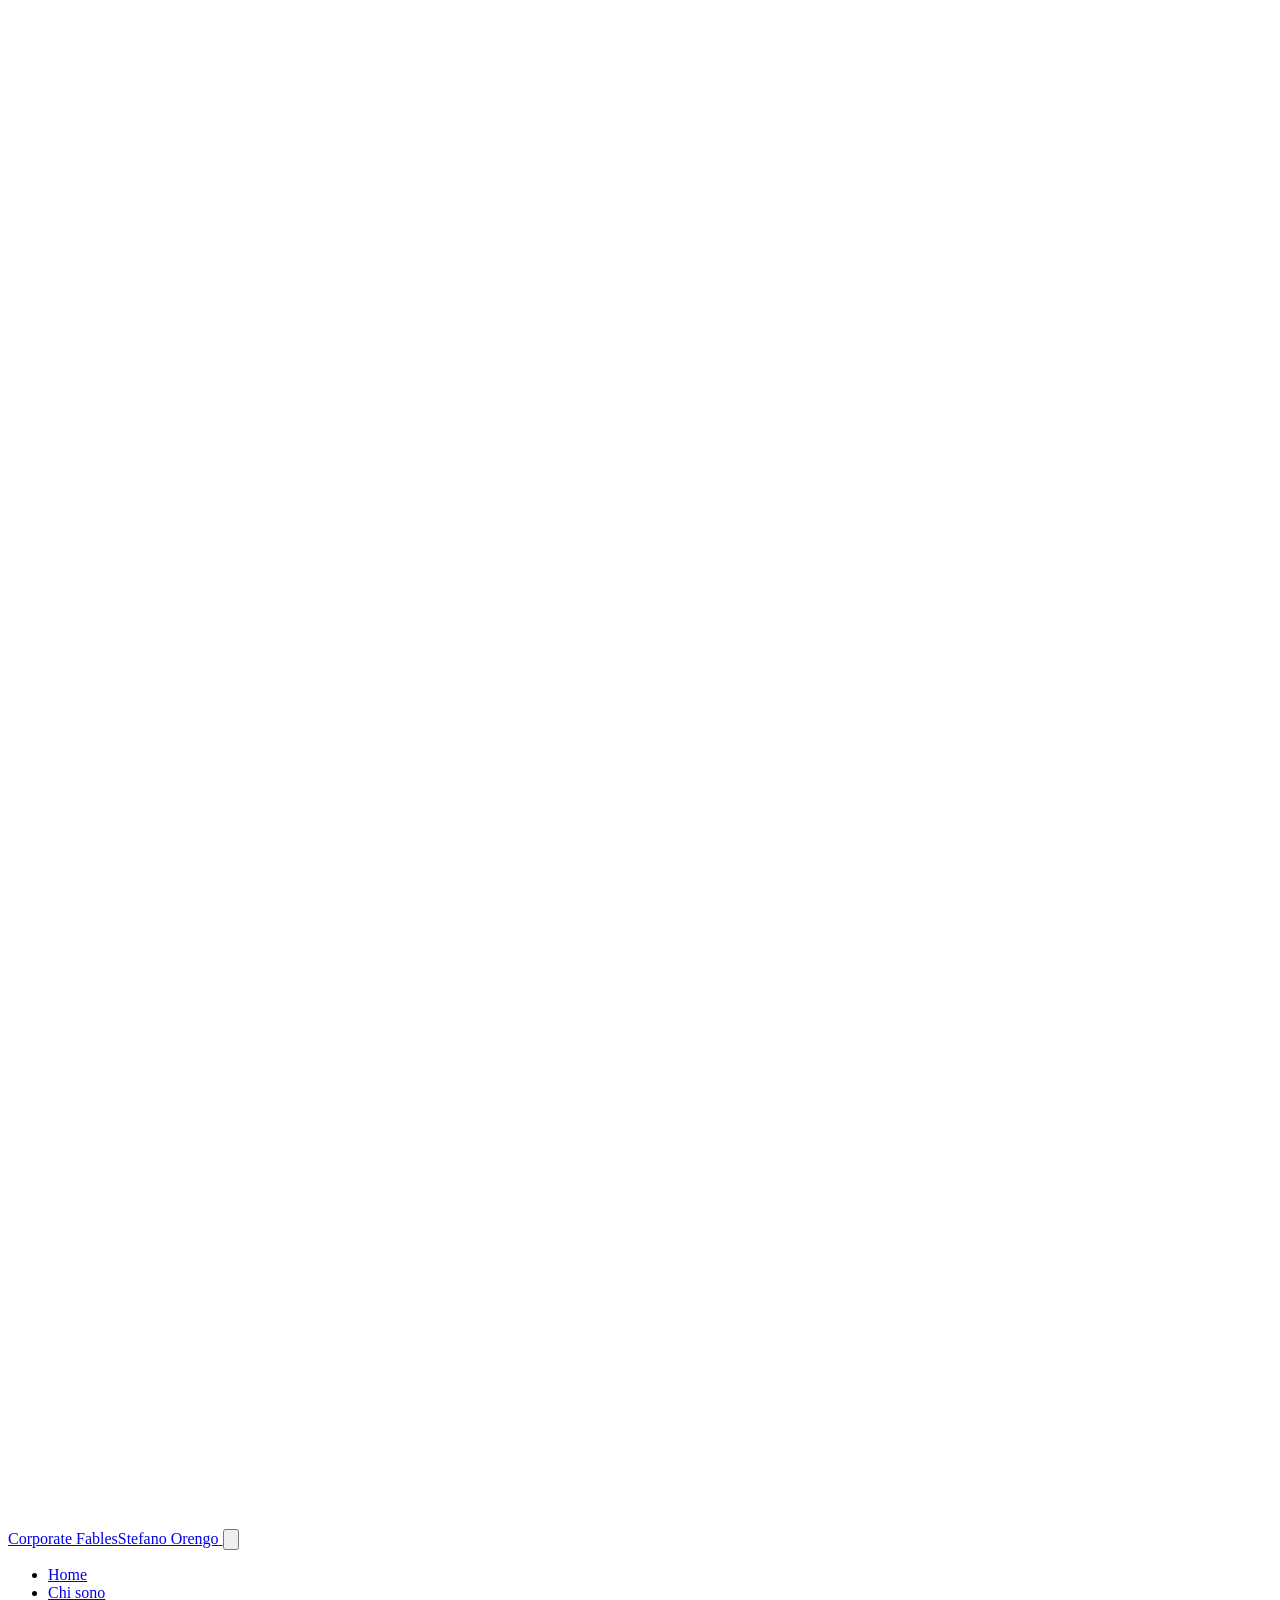
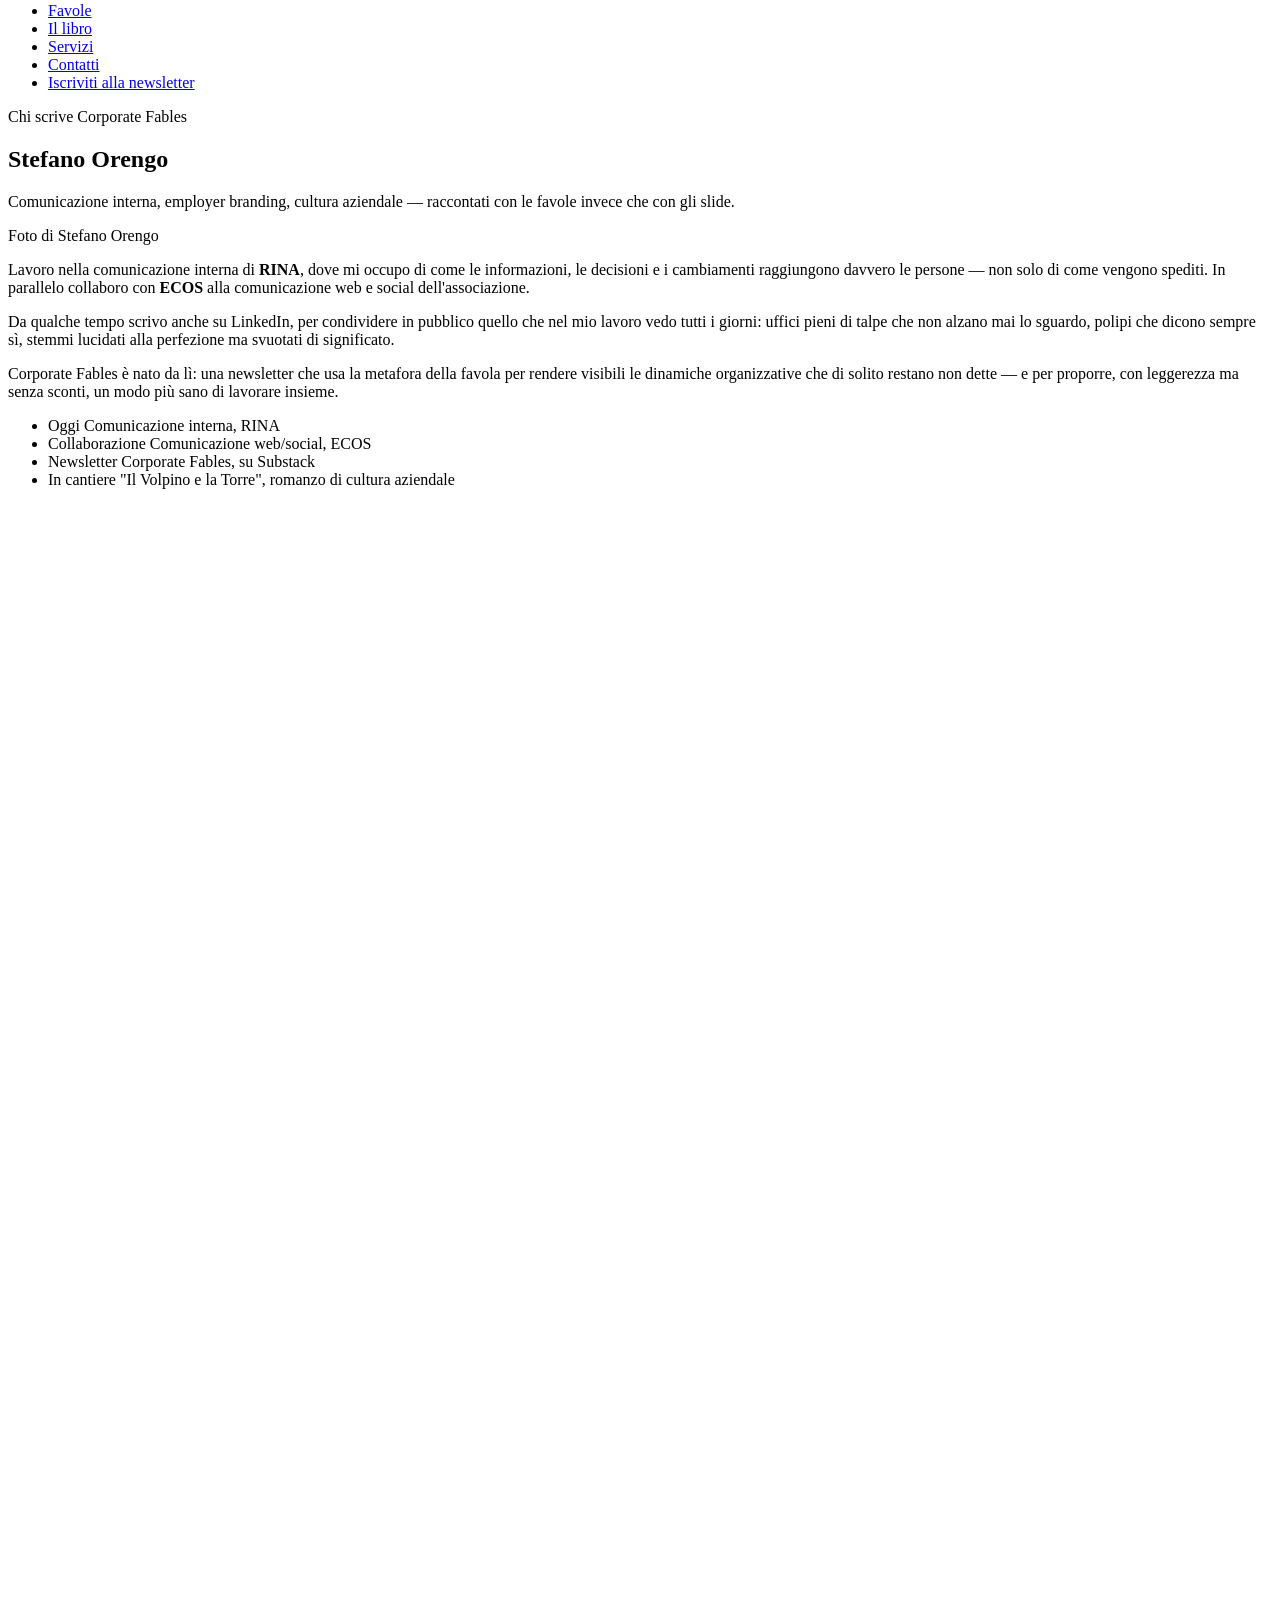
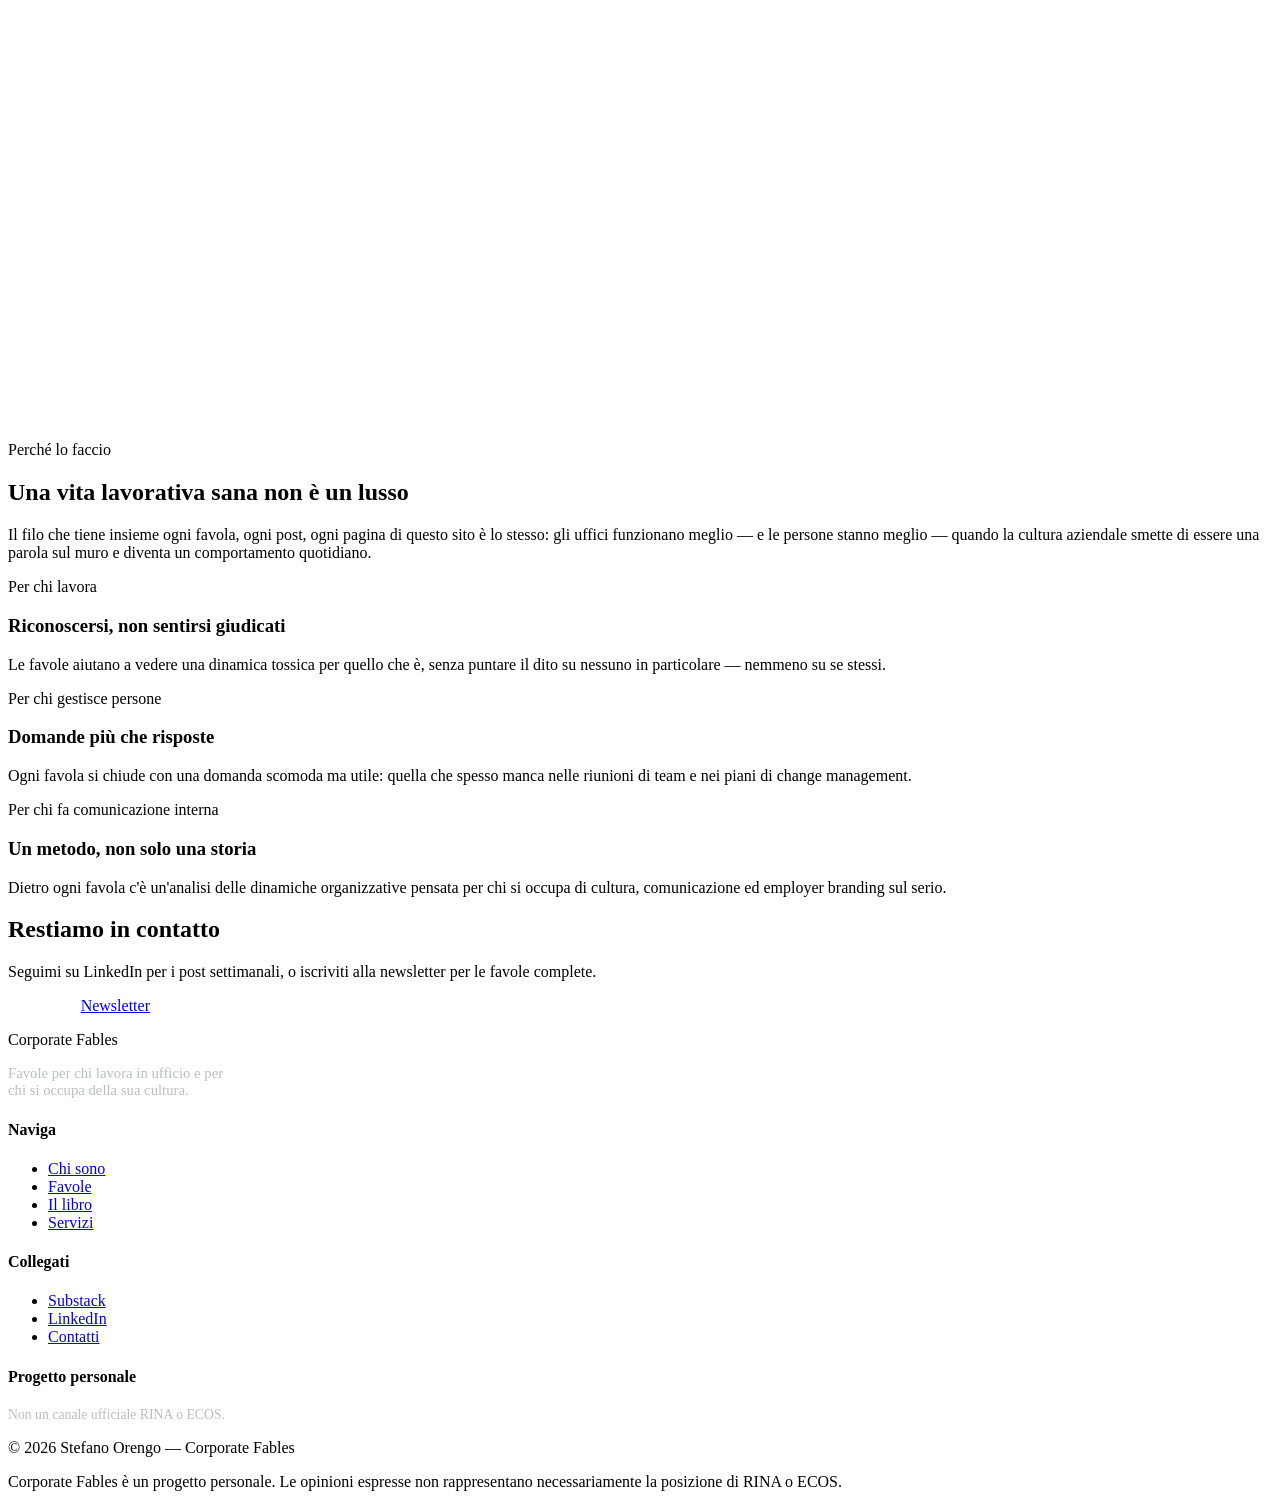
==== chi-sono.html @ dc0a2770 "Add files via upload" ====
<!DOCTYPE html>
<html lang="it">
<head>
<meta charset="UTF-8">
<meta name="viewport" content="width=device-width, initial-scale=1.0">
<title>Chi sono — Stefano Orengo | Corporate Fables</title>
<meta name="description" content="Stefano Orengo: comunicazione interna in RINA, collaborazione con ECOS, e Corporate Fables — favole su cultura aziendale ed employer branding.">
<link rel="preconnect" href="https://fonts.googleapis.com">
<link href="https://fonts.googleapis.com/css2?family=Fraunces:opsz,wght@9..144,400..700&family=Work+Sans:wght@400;500;600;700&family=IBM+Plex+Mono:wght@500;600&display=swap" rel="stylesheet">
<link rel="stylesheet" href="css/style.css">
</head>
<body>

<header class="site">
  <nav class="nav">
    <a href="index.html" class="brand">
      <svg viewBox="0 0 100 120"><use href="assets/crests.svg#crest-brand"/></svg>
      <span>Corporate Fables<span class="brand-sub">Stefano Orengo</span></span>
    </a>
    <button class="nav-toggle" aria-label="Apri il menu" aria-expanded="false">
      <svg viewBox="0 0 24 24" fill="none" stroke="currentColor" stroke-width="2"><path d="M3 6h18M3 12h18M3 18h18"/></svg>
    </button>
    <ul class="nav-links">
      <li><a href="index.html">Home</a></li>
      <li><a href="chi-sono.html" class="current">Chi sono</a></li>
      <li><a href="favole.html">Favole</a></li>
      <li><a href="libro.html">Il libro</a></li>
      <li><a href="servizi.html">Servizi</a></li>
      <li><a href="contatti.html">Contatti</a></li>
      <li class="nav-cta"><a class="btn btn-primary" data-substack-link href="#" target="_blank" rel="noopener">Iscriviti alla newsletter</a></li>
    </ul>
  </nav>
</header>

<main>

  <section class="wrap page-hero">
    <p class="eyebrow">Chi scrive Corporate Fables</p>
    <h1>Stefano Orengo</h1>
    <p class="lede">Comunicazione interna, employer branding, cultura aziendale — raccontati con le favole invece che con gli slide.</p>
  </section>

  <section class="wrap" data-reveal>
    <div class="split">
      <div class="split-media">
        <div class="photo-frame">Foto di Stefano Orengo</div>
      </div>
      <div class="prose">
        <p>Lavoro nella comunicazione interna di <strong>RINA</strong>, dove mi occupo di come le informazioni, le decisioni e i cambiamenti raggiungono davvero le persone — non solo di come vengono spediti. In parallelo collaboro con <strong>ECOS</strong> alla comunicazione web e social dell'associazione.</p>
        <p>Da qualche tempo scrivo anche su LinkedIn, per condividere in pubblico quello che nel mio lavoro vedo tutti i giorni: uffici pieni di talpe che non alzano mai lo sguardo, polipi che dicono sempre sì, stemmi lucidati alla perfezione ma svuotati di significato.</p>
        <p>Corporate Fables è nato da lì: una newsletter che usa la metafora della favola per rendere visibili le dinamiche organizzative che di solito restano non dette — e per proporre, con leggerezza ma senza sconti, un modo più sano di lavorare insieme.</p>
        <ul class="fact-list">
          <li><span class="fact-label">Oggi</span> Comunicazione interna, RINA</li>
          <li><span class="fact-label">Collaborazione</span> Comunicazione web/social, ECOS</li>
          <li><span class="fact-label">Newsletter</span> Corporate Fables, su Substack</li>
          <li><span class="fact-label">In cantiere</span> "Il Volpino e la Torre", romanzo di cultura aziendale</li>
        </ul>
      </div>
    </div>
  </section>

  <div class="wrap"><div class="divider-crest"><svg viewBox="0 0 100 120"><use href="assets/crests.svg#crest-brand"/></svg></div></div>

  <section class="wrap" data-reveal>
    <div class="section-head">
      <p class="eyebrow">Perché lo faccio</p>
      <h2>Una vita lavorativa sana non è un lusso</h2>
      <p>Il filo che tiene insieme ogni favola, ogni post, ogni pagina di questo sito è lo stesso: gli uffici funzionano meglio — e le persone stanno meglio — quando la cultura aziendale smette di essere una parola sul muro e diventa un comportamento quotidiano.</p>
    </div>
    <div class="pillars">
      <div class="pillar">
        <span class="num">Per chi lavora</span>
        <h3>Riconoscersi, non sentirsi giudicati</h3>
        <p>Le favole aiutano a vedere una dinamica tossica per quello che è, senza puntare il dito su nessuno in particolare — nemmeno su se stessi.</p>
      </div>
      <div class="pillar">
        <span class="num">Per chi gestisce persone</span>
        <h3>Domande più che risposte</h3>
        <p>Ogni favola si chiude con una domanda scomoda ma utile: quella che spesso manca nelle riunioni di team e nei piani di change management.</p>
      </div>
      <div class="pillar">
        <span class="num">Per chi fa comunicazione interna</span>
        <h3>Un metodo, non solo una storia</h3>
        <p>Dietro ogni favola c'è un'analisi delle dinamiche organizzative pensata per chi si occupa di cultura, comunicazione ed employer branding sul serio.</p>
      </div>
    </div>
  </section>

  <section class="wrap" data-reveal>
    <div class="cta-band">
      <div>
        <h2>Restiamo in contatto</h2>
        <p>Seguimi su LinkedIn per i post settimanali, o iscriviti alla newsletter per le favole complete.</p>
      </div>
      <div style="display:flex; gap:14px; flex-wrap:wrap;">
        <a class="btn btn-ghost" style="border-color:#fff; color:#fff;" data-linkedin-link href="#" target="_blank" rel="noopener">LinkedIn</a>
        <a class="btn btn-primary" data-substack-link href="#" target="_blank" rel="noopener">Newsletter</a>
      </div>
    </div>
  </section>

</main>

<footer class="site">
  <div class="wrap">
    <div class="foot-grid">
      <div>
        <p class="foot-brand">Corporate Fables</p>
        <p style="color:#B7C2BB; font-size:.92rem; max-width:32ch;">Favole per chi lavora in ufficio e per chi si occupa della sua cultura.</p>
      </div>
      <div>
        <h4>Naviga</h4>
        <ul>
          <li><a href="chi-sono.html">Chi sono</a></li>
          <li><a href="favole.html">Favole</a></li>
          <li><a href="libro.html">Il libro</a></li>
          <li><a href="servizi.html">Servizi</a></li>
        </ul>
      </div>
      <div>
        <h4>Collegati</h4>
        <ul>
          <li><a data-substack-link href="#" target="_blank" rel="noopener">Substack</a></li>
          <li><a data-linkedin-link href="#" target="_blank" rel="noopener">LinkedIn</a></li>
          <li><a href="contatti.html">Contatti</a></li>
        </ul>
      </div>
      <div>
        <h4>Progetto personale</h4>
        <p style="color:#B7C2BB; font-size:.86rem;">Non un canale ufficiale RINA o ECOS.</p>
      </div>
    </div>
    <div class="foot-bottom">
      <p>© 2026 Stefano Orengo — Corporate Fables</p>
      <p class="disclaimer">Corporate Fables è un progetto personale. Le opinioni espresse non rappresentano necessariamente la posizione di RINA o ECOS.</p>
    </div>
  </div>
</footer>

<script src="js/main.js"></script>
</body>
</html>
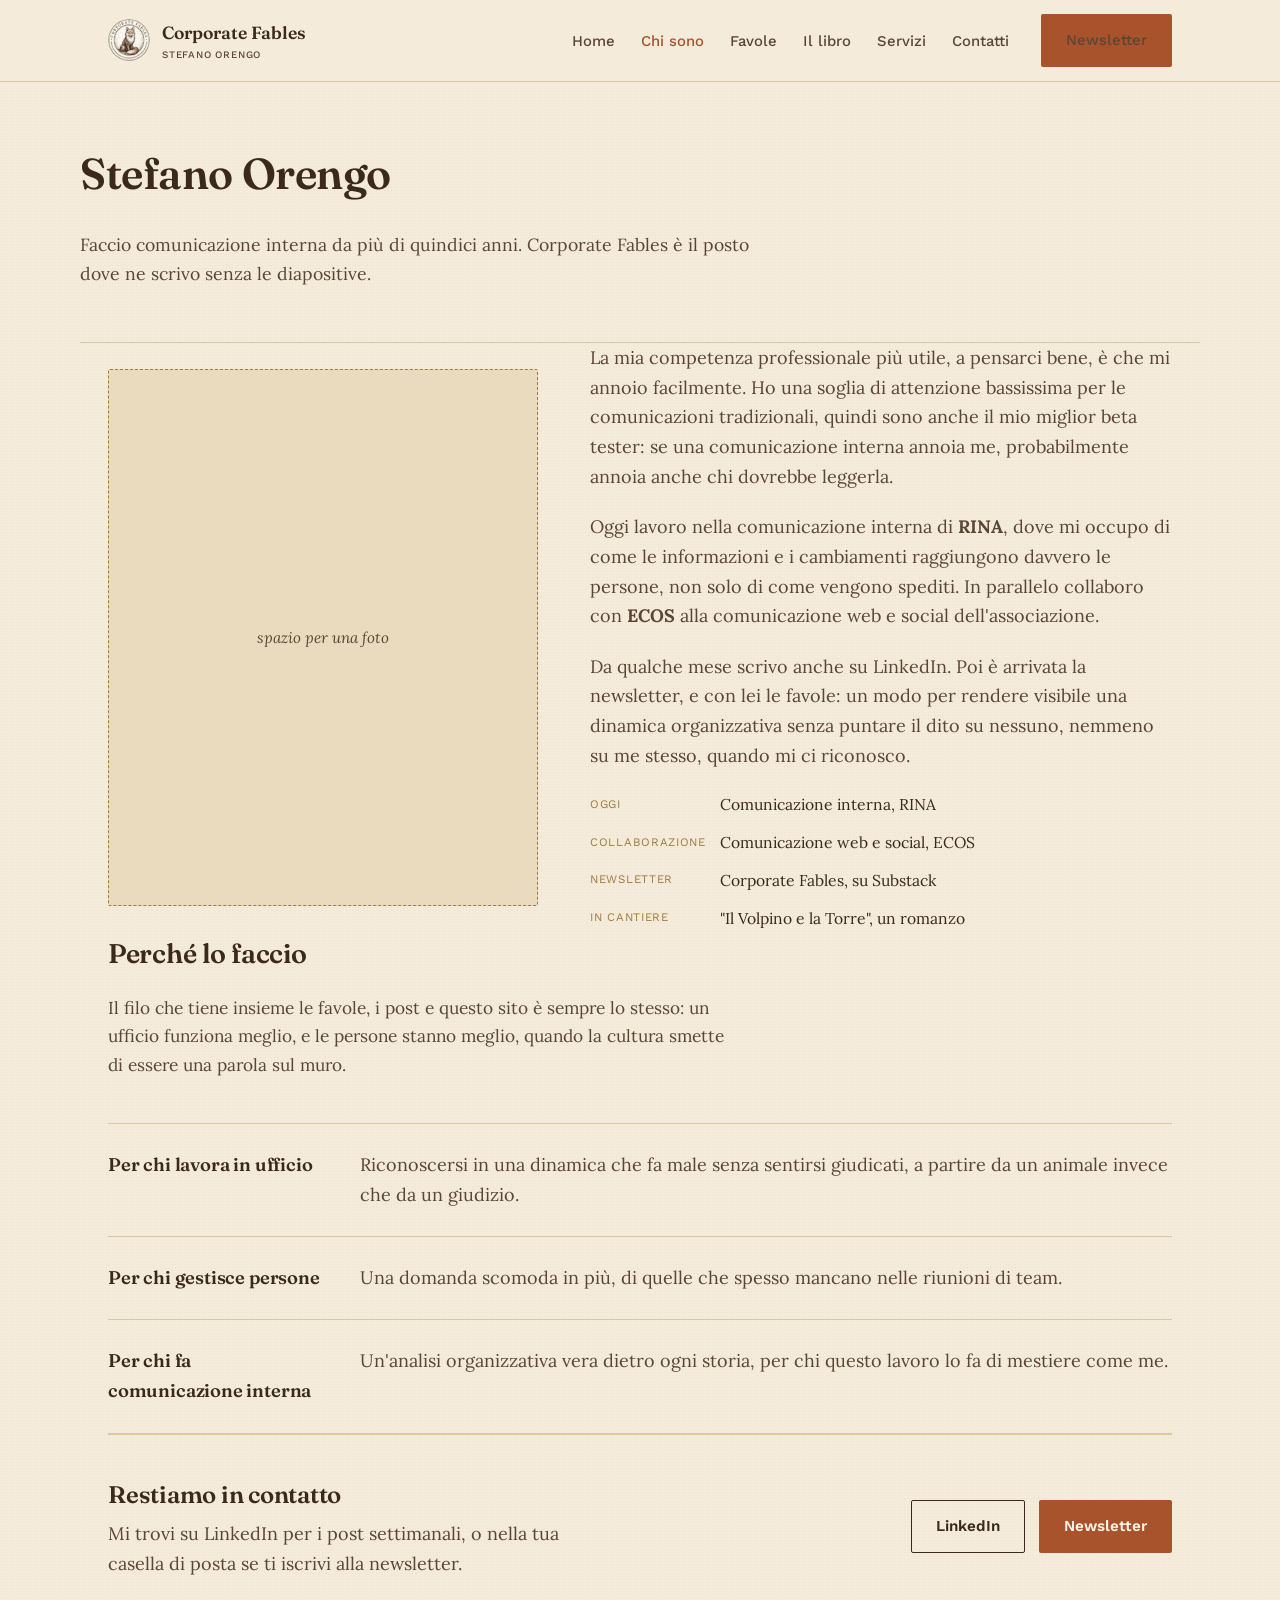
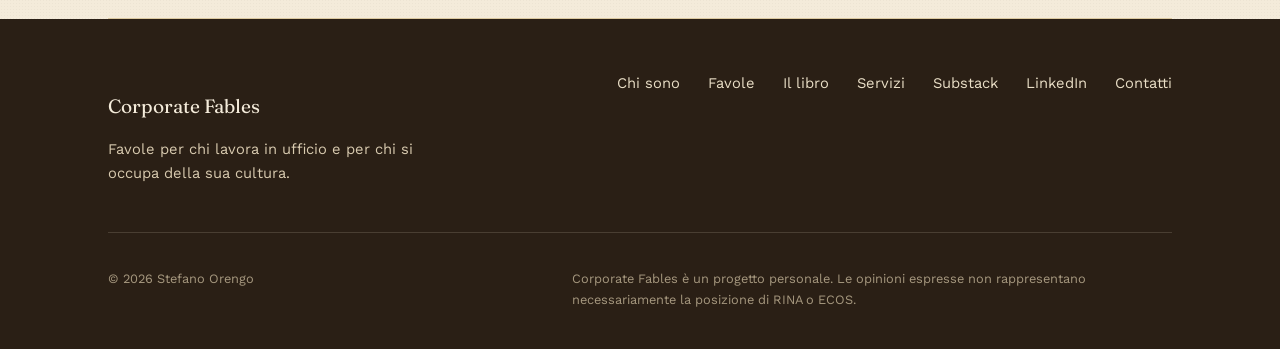
==== commit 3efe3d2b: "Add files via upload" ====
--- a/chi-sono.html
+++ b/chi-sono.html
@@ -3,10 +3,11 @@
 <head>
 <meta charset="UTF-8">
 <meta name="viewport" content="width=device-width, initial-scale=1.0">
-<title>Chi sono — Stefano Orengo | Corporate Fables</title>
-<meta name="description" content="Stefano Orengo: comunicazione interna in RINA, collaborazione con ECOS, e Corporate Fables — favole su cultura aziendale ed employer branding.">
+<title>Chi sono — Corporate Fables</title>
+<meta name="description" content="Stefano Orengo: comunicazione interna in RINA, collaborazione con ECOS, e Corporate Fables.">
+<link rel="icon" href="assets/logo.jpg">
 <link rel="preconnect" href="https://fonts.googleapis.com">
-<link href="https://fonts.googleapis.com/css2?family=Fraunces:opsz,wght@9..144,400..700&family=Work+Sans:wght@400;500;600;700&family=IBM+Plex+Mono:wght@500;600&display=swap" rel="stylesheet">
+<link href="https://fonts.googleapis.com/css2?family=Fraunces:opsz,wght@9..144,400..600&family=Lora:ital,wght@0,400;0,500;1,400&family=Work+Sans:wght@400;500;600&display=swap" rel="stylesheet">
 <link rel="stylesheet" href="css/style.css">
 </head>
 <body>
@@ -14,7 +15,7 @@
 <header class="site">
   <nav class="nav">
     <a href="index.html" class="brand">
-      <svg viewBox="0 0 100 120"><use href="assets/crests.svg#crest-brand"/></svg>
+      <img src="assets/logo.jpg" alt="Corporate Fables">
       <span>Corporate Fables<span class="brand-sub">Stefano Orengo</span></span>
     </a>
     <button class="nav-toggle" aria-label="Apri il menu" aria-expanded="false">
@@ -27,7 +28,7 @@
       <li><a href="libro.html">Il libro</a></li>
       <li><a href="servizi.html">Servizi</a></li>
       <li><a href="contatti.html">Contatti</a></li>
-      <li class="nav-cta"><a class="btn btn-primary" data-substack-link href="#" target="_blank" rel="noopener">Iscriviti alla newsletter</a></li>
+      <li class="nav-cta"><a class="btn btn-primary" data-substack-link href="#" target="_blank" rel="noopener">Newsletter</a></li>
     </ul>
   </nav>
 </header>
@@ -35,65 +36,58 @@
 <main>
 
   <section class="wrap page-hero">
-    <p class="eyebrow">Chi scrive Corporate Fables</p>
     <h1>Stefano Orengo</h1>
-    <p class="lede">Comunicazione interna, employer branding, cultura aziendale — raccontati con le favole invece che con gli slide.</p>
+    <p class="lede">Faccio comunicazione interna da più di quindici anni. Corporate Fables è il posto dove ne scrivo senza le diapositive.</p>
   </section>
 
   <section class="wrap" data-reveal>
     <div class="split">
       <div class="split-media">
-        <div class="photo-frame">Foto di Stefano Orengo</div>
+        <div class="photo-frame">spazio per una foto</div>
       </div>
       <div class="prose">
-        <p>Lavoro nella comunicazione interna di <strong>RINA</strong>, dove mi occupo di come le informazioni, le decisioni e i cambiamenti raggiungono davvero le persone — non solo di come vengono spediti. In parallelo collaboro con <strong>ECOS</strong> alla comunicazione web e social dell'associazione.</p>
-        <p>Da qualche tempo scrivo anche su LinkedIn, per condividere in pubblico quello che nel mio lavoro vedo tutti i giorni: uffici pieni di talpe che non alzano mai lo sguardo, polipi che dicono sempre sì, stemmi lucidati alla perfezione ma svuotati di significato.</p>
-        <p>Corporate Fables è nato da lì: una newsletter che usa la metafora della favola per rendere visibili le dinamiche organizzative che di solito restano non dette — e per proporre, con leggerezza ma senza sconti, un modo più sano di lavorare insieme.</p>
+        <p>La mia competenza professionale più utile, a pensarci bene, è che mi annoio facilmente. Ho una soglia di attenzione bassissima per le comunicazioni tradizionali, quindi sono anche il mio miglior beta tester: se una comunicazione interna annoia me, probabilmente annoia anche chi dovrebbe leggerla.</p>
+        <p>Oggi lavoro nella comunicazione interna di <strong>RINA</strong>, dove mi occupo di come le informazioni e i cambiamenti raggiungono davvero le persone, non solo di come vengono spediti. In parallelo collaboro con <strong>ECOS</strong> alla comunicazione web e social dell'associazione.</p>
+        <p>Da qualche mese scrivo anche su LinkedIn. Poi è arrivata la newsletter, e con lei le favole: un modo per rendere visibile una dinamica organizzativa senza puntare il dito su nessuno, nemmeno su me stesso, quando mi ci riconosco.</p>
         <ul class="fact-list">
           <li><span class="fact-label">Oggi</span> Comunicazione interna, RINA</li>
-          <li><span class="fact-label">Collaborazione</span> Comunicazione web/social, ECOS</li>
+          <li><span class="fact-label">Collaborazione</span> Comunicazione web e social, ECOS</li>
           <li><span class="fact-label">Newsletter</span> Corporate Fables, su Substack</li>
-          <li><span class="fact-label">In cantiere</span> "Il Volpino e la Torre", romanzo di cultura aziendale</li>
+          <li><span class="fact-label">In cantiere</span> "Il Volpino e la Torre", un romanzo</li>
         </ul>
       </div>
     </div>
   </section>
 
-  <div class="wrap"><div class="divider-crest"><svg viewBox="0 0 100 120"><use href="assets/crests.svg#crest-brand"/></svg></div></div>
-
   <section class="wrap" data-reveal>
     <div class="section-head">
-      <p class="eyebrow">Perché lo faccio</p>
-      <h2>Una vita lavorativa sana non è un lusso</h2>
-      <p>Il filo che tiene insieme ogni favola, ogni post, ogni pagina di questo sito è lo stesso: gli uffici funzionano meglio — e le persone stanno meglio — quando la cultura aziendale smette di essere una parola sul muro e diventa un comportamento quotidiano.</p>
+      <h2>Perché lo faccio</h2>
+      <p>Il filo che tiene insieme le favole, i post e questo sito è sempre lo stesso: un ufficio funziona meglio, e le persone stanno meglio, quando la cultura smette di essere una parola sul muro.</p>
     </div>
-    <div class="pillars">
-      <div class="pillar">
-        <span class="num">Per chi lavora</span>
-        <h3>Riconoscersi, non sentirsi giudicati</h3>
-        <p>Le favole aiutano a vedere una dinamica tossica per quello che è, senza puntare il dito su nessuno in particolare — nemmeno su se stessi.</p>
+    <div class="topics">
+      <div class="topic-row">
+        <h3>Per chi lavora in ufficio</h3>
+        <p>Riconoscersi in una dinamica che fa male senza sentirsi giudicati, a partire da un animale invece che da un giudizio.</p>
       </div>
-      <div class="pillar">
-        <span class="num">Per chi gestisce persone</span>
-        <h3>Domande più che risposte</h3>
-        <p>Ogni favola si chiude con una domanda scomoda ma utile: quella che spesso manca nelle riunioni di team e nei piani di change management.</p>
+      <div class="topic-row">
+        <h3>Per chi gestisce persone</h3>
+        <p>Una domanda scomoda in più, di quelle che spesso mancano nelle riunioni di team.</p>
       </div>
-      <div class="pillar">
-        <span class="num">Per chi fa comunicazione interna</span>
-        <h3>Un metodo, non solo una storia</h3>
-        <p>Dietro ogni favola c'è un'analisi delle dinamiche organizzative pensata per chi si occupa di cultura, comunicazione ed employer branding sul serio.</p>
+      <div class="topic-row">
+        <h3>Per chi fa comunicazione interna</h3>
+        <p>Un'analisi organizzativa vera dietro ogni storia, per chi questo lavoro lo fa di mestiere come me.</p>
       </div>
     </div>
   </section>
 
   <section class="wrap" data-reveal>
-    <div class="cta-band">
+    <div class="cta-line">
       <div>
         <h2>Restiamo in contatto</h2>
-        <p>Seguimi su LinkedIn per i post settimanali, o iscriviti alla newsletter per le favole complete.</p>
+        <p>Mi trovi su LinkedIn per i post settimanali, o nella tua casella di posta se ti iscrivi alla newsletter.</p>
       </div>
       <div style="display:flex; gap:14px; flex-wrap:wrap;">
-        <a class="btn btn-ghost" style="border-color:#fff; color:#fff;" data-linkedin-link href="#" target="_blank" rel="noopener">LinkedIn</a>
+        <a class="btn btn-ghost" data-linkedin-link href="#" target="_blank" rel="noopener">LinkedIn</a>
         <a class="btn btn-primary" data-substack-link href="#" target="_blank" rel="noopener">Newsletter</a>
       </div>
     </div>
@@ -103,40 +97,29 @@
 
 <footer class="site">
   <div class="wrap">
-    <div class="foot-grid">
+    <div class="foot-top">
       <div>
         <p class="foot-brand">Corporate Fables</p>
-        <p style="color:#B7C2BB; font-size:.92rem; max-width:32ch;">Favole per chi lavora in ufficio e per chi si occupa della sua cultura.</p>
+        <p style="max-width:34ch; font-size:.92rem;">Favole per chi lavora in ufficio e per chi si occupa della sua cultura.</p>
       </div>
-      <div>
-        <h4>Naviga</h4>
-        <ul>
-          <li><a href="chi-sono.html">Chi sono</a></li>
-          <li><a href="favole.html">Favole</a></li>
-          <li><a href="libro.html">Il libro</a></li>
-          <li><a href="servizi.html">Servizi</a></li>
-        </ul>
-      </div>
-      <div>
-        <h4>Collegati</h4>
-        <ul>
-          <li><a data-substack-link href="#" target="_blank" rel="noopener">Substack</a></li>
-          <li><a data-linkedin-link href="#" target="_blank" rel="noopener">LinkedIn</a></li>
-          <li><a href="contatti.html">Contatti</a></li>
-        </ul>
-      </div>
-      <div>
-        <h4>Progetto personale</h4>
-        <p style="color:#B7C2BB; font-size:.86rem;">Non un canale ufficiale RINA o ECOS.</p>
-      </div>
+      <nav>
+        <a href="chi-sono.html">Chi sono</a>
+        <a href="favole.html">Favole</a>
+        <a href="libro.html">Il libro</a>
+        <a href="servizi.html">Servizi</a>
+        <a data-substack-link href="#" target="_blank" rel="noopener">Substack</a>
+        <a data-linkedin-link href="#" target="_blank" rel="noopener">LinkedIn</a>
+        <a href="contatti.html">Contatti</a>
+      </nav>
     </div>
     <div class="foot-bottom">
-      <p>© 2026 Stefano Orengo — Corporate Fables</p>
+      <p>© 2026 Stefano Orengo</p>
       <p class="disclaimer">Corporate Fables è un progetto personale. Le opinioni espresse non rappresentano necessariamente la posizione di RINA o ECOS.</p>
     </div>
   </div>
 </footer>
 
+<script src="js/fables-data.js"></script>
 <script src="js/main.js"></script>
 </body>
 </html>
--- a/css/style.css
+++ b/css/style.css
@@ -0,0 +1,296 @@
+/* ============================================================
+   CORPORATE FABLES — fogli di stile
+   Palette presa dal logo e da Substack: carta chiara, inchiostro
+   seppia, un rosso ruggine per le cose su cui vuoi che l'occhio
+   si fermi. Niente altro.
+   ============================================================ */
+
+:root{
+  --ink:        #3B2A1B;   /* seppia scuro — testo */
+  --ink-soft:   #5B4636;   /* seppia più chiaro — testo secondario */
+  --paper:      #F4EBDA;   /* carta calda, come il fondo del logo */
+  --paper-deep: #EADBBE;   /* pannelli leggermente più scuri */
+  --card:       #FBF6EA;   /* superficie chiara per riquadri */
+  --rust:       #A8532C;   /* accento caldo, link e pulsanti */
+  --rust-dk:    #8A4322;
+  --gold:       #9C7B3F;   /* filo dorato per divisori sottili */
+  --line:       #DCC9A0;   /* righe sottili */
+  --cream-dk:   #2A1F15;   /* fondo scurissimo, per footer */
+
+  --font-display: "Fraunces", Georgia, serif;
+  --font-body:    "Lora", Georgia, serif;
+  --font-nav:     "Work Sans", -apple-system, Segoe UI, sans-serif;
+
+  --maxw: 1120px;
+}
+
+*,*::before,*::after{ box-sizing:border-box; }
+html{ scroll-behavior:smooth; }
+@media (prefers-reduced-motion: reduce){
+  html{ scroll-behavior:auto; }
+  *,*::before,*::after{ animation-duration:0.01ms !important; animation-iteration-count:1 !important; transition-duration:0.01ms !important; scroll-behavior:auto !important; }
+}
+
+body{
+  margin:0;
+  background:var(--paper);
+  color:var(--ink);
+  font-family:var(--font-body);
+  font-size:18px;
+  line-height:1.65;
+  -webkit-font-smoothing:antialiased;
+}
+
+/* sottile grana di carta sul fondo, non un pattern geometrico */
+body{
+  background-image:
+    radial-gradient(rgba(59,42,27,.035) 1px, transparent 1px);
+  background-size:3px 3px;
+}
+
+img{ max-width:100%; display:block; }
+
+a{ color:var(--rust); text-decoration-color:transparent; text-underline-offset:3px; transition:text-decoration-color .15s ease, color .15s ease; }
+a:hover{ text-decoration-color:currentColor; }
+a:focus-visible, button:focus-visible, input:focus-visible, textarea:focus-visible{
+  outline:2px solid var(--rust);
+  outline-offset:3px;
+}
+
+h1,h2,h3,h4{
+  font-family:var(--font-display);
+  color:var(--ink);
+  margin:0 0 .5em;
+  font-weight:600;
+  letter-spacing:-0.01em;
+}
+
+.kicker{
+  font-family:var(--font-body);
+  font-style:italic;
+  color:var(--ink-soft);
+  font-size:1.02rem;
+  margin-bottom:.9em;
+}
+
+.wrap{ max-width:var(--maxw); margin:0 auto; padding:0 28px; }
+@media (max-width:600px){ .wrap{ padding:0 20px; } }
+
+section{ padding:80px 0; }
+@media (max-width:700px){ section{ padding:52px 0; } }
+
+.section-head{ max-width:620px; margin-bottom:44px; }
+.section-head p{ color:var(--ink-soft); font-size:1.08rem; }
+
+/* thin rule used instead of boxed dividers */
+.rule{ border:none; border-top:1px solid var(--line); margin:0; }
+
+/* ---------- buttons ---------- */
+.btn{
+  display:inline-flex;
+  align-items:center;
+  gap:.5em;
+  font-family:var(--font-nav);
+  font-weight:600;
+  font-size:.95rem;
+  padding:13px 24px;
+  border-radius:2px;
+  border:1px solid transparent;
+  cursor:pointer;
+  text-decoration:none;
+  transition:background .15s ease, border-color .15s ease, color .15s ease, opacity .15s ease;
+}
+.btn-primary{ background:var(--rust); color:var(--card); }
+.btn-primary:hover{ background:var(--rust-dk); }
+.btn-ghost{ background:transparent; border-color:var(--ink); color:var(--ink); }
+.btn-ghost:hover{ border-color:var(--rust); color:var(--rust); }
+.btn-text{ font-family:var(--font-body); font-style:italic; font-weight:600; color:var(--rust); padding:0; }
+
+/* ---------- header / nav ---------- */
+header.site{
+  position:sticky; top:0; z-index:50;
+  background:rgba(244,235,218,.94);
+  backdrop-filter:blur(6px);
+  border-bottom:1px solid var(--line);
+}
+.nav{
+  display:flex; align-items:center; justify-content:space-between;
+  padding:14px 28px;
+  max-width:var(--maxw); margin:0 auto;
+}
+.brand{
+  display:flex; align-items:center; gap:12px;
+  font-family:var(--font-display);
+  font-size:1.1rem; font-weight:600;
+  color:var(--ink); text-decoration:none;
+}
+.brand img{ width:42px; height:42px; border-radius:50%; }
+.brand .brand-sub{
+  display:block; font-family:var(--font-nav); font-size:.62rem;
+  letter-spacing:.08em; text-transform:uppercase; color:var(--ink-soft); font-weight:500;
+}
+.nav-links{ display:flex; align-items:center; gap:26px; list-style:none; margin:0; padding:0; font-family:var(--font-nav); }
+.nav-links a{ color:var(--ink-soft); font-size:.93rem; font-weight:500; }
+.nav-links a.current{ color:var(--rust); }
+.nav-cta{ margin-left:6px; }
+.nav-toggle{ display:none; background:none; border:none; cursor:pointer; padding:6px; }
+.nav-toggle svg{ width:24px; height:24px; color:var(--ink); }
+
+@media (max-width:860px){
+  .nav-links{
+    position:fixed; inset:66px 0 0 0; background:var(--paper);
+    flex-direction:column; align-items:flex-start; gap:0;
+    padding:10px 26px 26px; border-top:1px solid var(--line);
+    transform:translateY(-8px); opacity:0; pointer-events:none;
+    transition:opacity .18s ease, transform .18s ease;
+  }
+  .nav-links.open{ transform:translateY(0); opacity:1; pointer-events:auto; }
+  .nav-links li{ width:100%; border-bottom:1px solid var(--line); }
+  .nav-links a{ display:block; padding:15px 0; font-size:1.05rem; }
+  .nav-cta{ margin:14px 0 0; }
+  .nav-toggle{ display:block; }
+}
+
+/* ---------- footer ---------- */
+footer.site{
+  background:var(--cream-dk); color:#D9CBB0;
+  padding:52px 0 26px;
+  font-family:var(--font-nav);
+}
+footer.site a{ color:#EADFC7; }
+footer.site .foot-top{
+  display:flex; justify-content:space-between; flex-wrap:wrap; gap:28px;
+  padding-bottom:32px; border-bottom:1px solid rgba(234,223,199,.16);
+}
+footer.site .foot-brand{ font-family:var(--font-display); font-size:1.2rem; color:#F4EBDA; margin-bottom:6px; }
+footer.site nav{ display:flex; gap:28px; flex-wrap:wrap; padding:0; }
+footer.site nav a{ font-size:.92rem; }
+footer.site .foot-bottom{
+  display:flex; justify-content:space-between; flex-wrap:wrap; gap:12px;
+  padding-top:22px; font-size:.8rem; color:#A6987F;
+}
+footer.site .disclaimer{ max-width:600px; }
+
+/* ---------- hero ---------- */
+.hero{
+  padding:64px 0 48px;
+  max-width:760px;
+}
+.hero h1{ font-size:clamp(2.2rem, 5vw, 3.3rem); line-height:1.12; }
+.hero .lede{ font-size:1.18rem; color:var(--ink-soft); margin:1.1em 0 1.8em; max-width:60ch; }
+.hero-actions{ display:flex; gap:18px; align-items:center; flex-wrap:wrap; }
+
+/* ---------- simple three-line intro list (replaces boxed pillar grid) ---------- */
+.topics{
+  border-top:1px solid var(--line);
+  margin-top:8px;
+}
+.topic-row{
+  display:grid; grid-template-columns:220px 1fr; gap:32px;
+  padding:26px 0; border-bottom:1px solid var(--line);
+}
+@media (max-width:700px){ .topic-row{ grid-template-columns:1fr; gap:6px; } }
+.topic-row h3{ font-size:1.15rem; margin:0; }
+.topic-row p{ margin:0; color:var(--ink-soft); }
+
+/* ---------- fable list (editorial, not a card grid) ---------- */
+.fable-list{ display:flex; flex-direction:column; }
+.fable-row{
+  display:grid; grid-template-columns:1.1fr 1.9fr; gap:36px;
+  padding:36px 0; border-bottom:1px solid var(--line);
+}
+@media (max-width:760px){ .fable-row{ grid-template-columns:1fr; gap:10px; } }
+.fable-row:first-child{ padding-top:0; }
+.fable-row .who{ font-family:var(--font-body); font-style:italic; color:var(--ink-soft); font-size:1rem; }
+.fable-row h3{ font-size:1.4rem; margin:.15em 0 .5em; }
+.fable-row h3 a{ color:var(--ink); }
+.fable-row h3 a:hover{ color:var(--rust); }
+.fable-row .moral{ font-style:italic; color:var(--rust-dk); margin:0 0 .6em; }
+.fable-row p.teaser{ color:var(--ink-soft); margin:0 0 .7em; }
+.fable-row .read-link{ font-family:var(--font-nav); font-size:.88rem; font-weight:600; }
+
+/* ---------- CTA line (plain, framed by rules, not a colored box) ---------- */
+.cta-line{
+  border-top:1px solid var(--line); border-bottom:1px solid var(--line);
+  padding:40px 0;
+  display:flex; justify-content:space-between; align-items:center; gap:28px; flex-wrap:wrap;
+}
+.cta-line h2{ font-size:1.5rem; margin-bottom:.2em; }
+.cta-line p{ color:var(--ink-soft); margin:0; max-width:42ch; }
+
+/* ---------- generic content blocks ---------- */
+.split{ display:grid; grid-template-columns:.85fr 1.15fr; gap:52px; align-items:center; }
+@media (max-width:860px){ .split{ grid-template-columns:1fr; } }
+.split.reverse .split-media{ order:2; }
+.prose p{ color:var(--ink-soft); margin:0 0 1.15em; }
+.prose p:last-child{ margin-bottom:0; }
+
+.photo-frame{
+  aspect-ratio:4/5; background:var(--paper-deep);
+  border:1px dashed var(--gold);
+  border-radius:2px; display:flex; align-items:center; justify-content:center;
+  color:var(--ink-soft); font-family:var(--font-body); font-style:italic; font-size:.95rem; text-align:center; padding:20px;
+}
+
+.fact-list{ list-style:none; margin:22px 0 0; padding:0; display:flex; flex-direction:column; gap:12px; font-size:.98rem; }
+.fact-list li{ display:flex; gap:12px; }
+.fact-list .fact-label{ font-family:var(--font-nav); font-size:.72rem; letter-spacing:.06em; text-transform:uppercase; color:var(--gold); min-width:118px; padding-top:.2em; }
+
+/* ---------- page hero (interior pages) ---------- */
+.page-hero{ padding:56px 0 36px; border-bottom:1px solid var(--line); }
+.page-hero h1{ font-size:clamp(1.9rem,4vw,2.7rem); max-width:18ch; }
+.page-hero .lede{ color:var(--ink-soft); max-width:62ch; font-size:1.1rem; }
+
+/* ---------- book page ---------- */
+.book-cover{
+  aspect-ratio:2/3; background:var(--cream-dk); border-radius:2px;
+  display:flex; flex-direction:column; justify-content:space-between;
+  padding:32px; position:relative; overflow:hidden; color:#F0E4C9;
+  box-shadow:0 20px 40px -18px rgba(30,20,10,.45);
+}
+.book-cover::before{
+  content:""; position:absolute; inset:12px; border:1px solid rgba(240,228,201,.3); pointer-events:none;
+}
+.book-cover .book-sub{ font-family:var(--font-nav); font-size:.66rem; letter-spacing:.08em; text-transform:uppercase; text-align:center; color:#C7A96B; }
+.book-cover .book-title{ font-family:var(--font-display); font-size:1.6rem; text-align:center; line-height:1.18; margin-top:.4em; }
+.book-cover .book-author{ font-family:var(--font-body); font-style:italic; font-size:.9rem; text-align:center; color:#DCCBA0; }
+
+.status-pill{
+  display:inline-flex; align-items:center; gap:8px;
+  font-family:var(--font-nav);
+  border:1px solid var(--gold);
+  padding:7px 15px; border-radius:20px; font-size:.82rem; font-weight:600; color:var(--ink-soft);
+}
+.status-pill .dot{ width:7px; height:7px; border-radius:50%; background:var(--rust); }
+
+/* ---------- services ---------- */
+.service-row{
+  display:grid; grid-template-columns:1fr 2fr; gap:28px;
+  padding:28px 0; border-bottom:1px solid var(--line);
+}
+@media (max-width:700px){ .service-row{ grid-template-columns:1fr; gap:8px; } }
+.service-row h3{ font-size:1.2rem; margin:0 0 .3em; }
+.service-row p{ margin:0; color:var(--ink-soft); }
+
+/* ---------- contact ---------- */
+.contact-grid{ display:grid; grid-template-columns:1fr 1fr; gap:52px; }
+@media (max-width:820px){ .contact-grid{ grid-template-columns:1fr; } }
+.contact-item{ padding:20px 0; border-bottom:1px solid var(--line); }
+.contact-item:last-child{ border-bottom:none; }
+.contact-item h3{ font-size:1.05rem; margin-bottom:.25em; }
+.contact-item p{ color:var(--ink-soft); margin:0; font-size:.98rem; }
+
+form.contact-form{ display:flex; flex-direction:column; gap:16px; }
+form.contact-form label{ font-family:var(--font-nav); font-size:.72rem; letter-spacing:.06em; text-transform:uppercase; color:var(--ink-soft); margin-bottom:6px; display:block; }
+form.contact-form input, form.contact-form textarea{
+  width:100%; padding:12px 13px; border:1px solid var(--line); border-radius:2px;
+  background:var(--card); font-family:var(--font-body); font-size:.98rem; color:var(--ink);
+}
+form.contact-form textarea{ min-height:120px; resize:vertical; }
+
+/* ---------- reveal on scroll ---------- */
+[data-reveal]{ opacity:0; transform:translateY(10px); transition:opacity .5s ease, transform .5s ease; }
+[data-reveal].is-visible{ opacity:1; transform:translateY(0); }
+
+.tag-row{ display:flex; gap:10px; flex-wrap:wrap; }
+.tag{ font-family:var(--font-nav); font-size:.72rem; letter-spacing:.04em; padding:5px 11px; border:1px solid var(--line); border-radius:20px; color:var(--ink-soft); }
